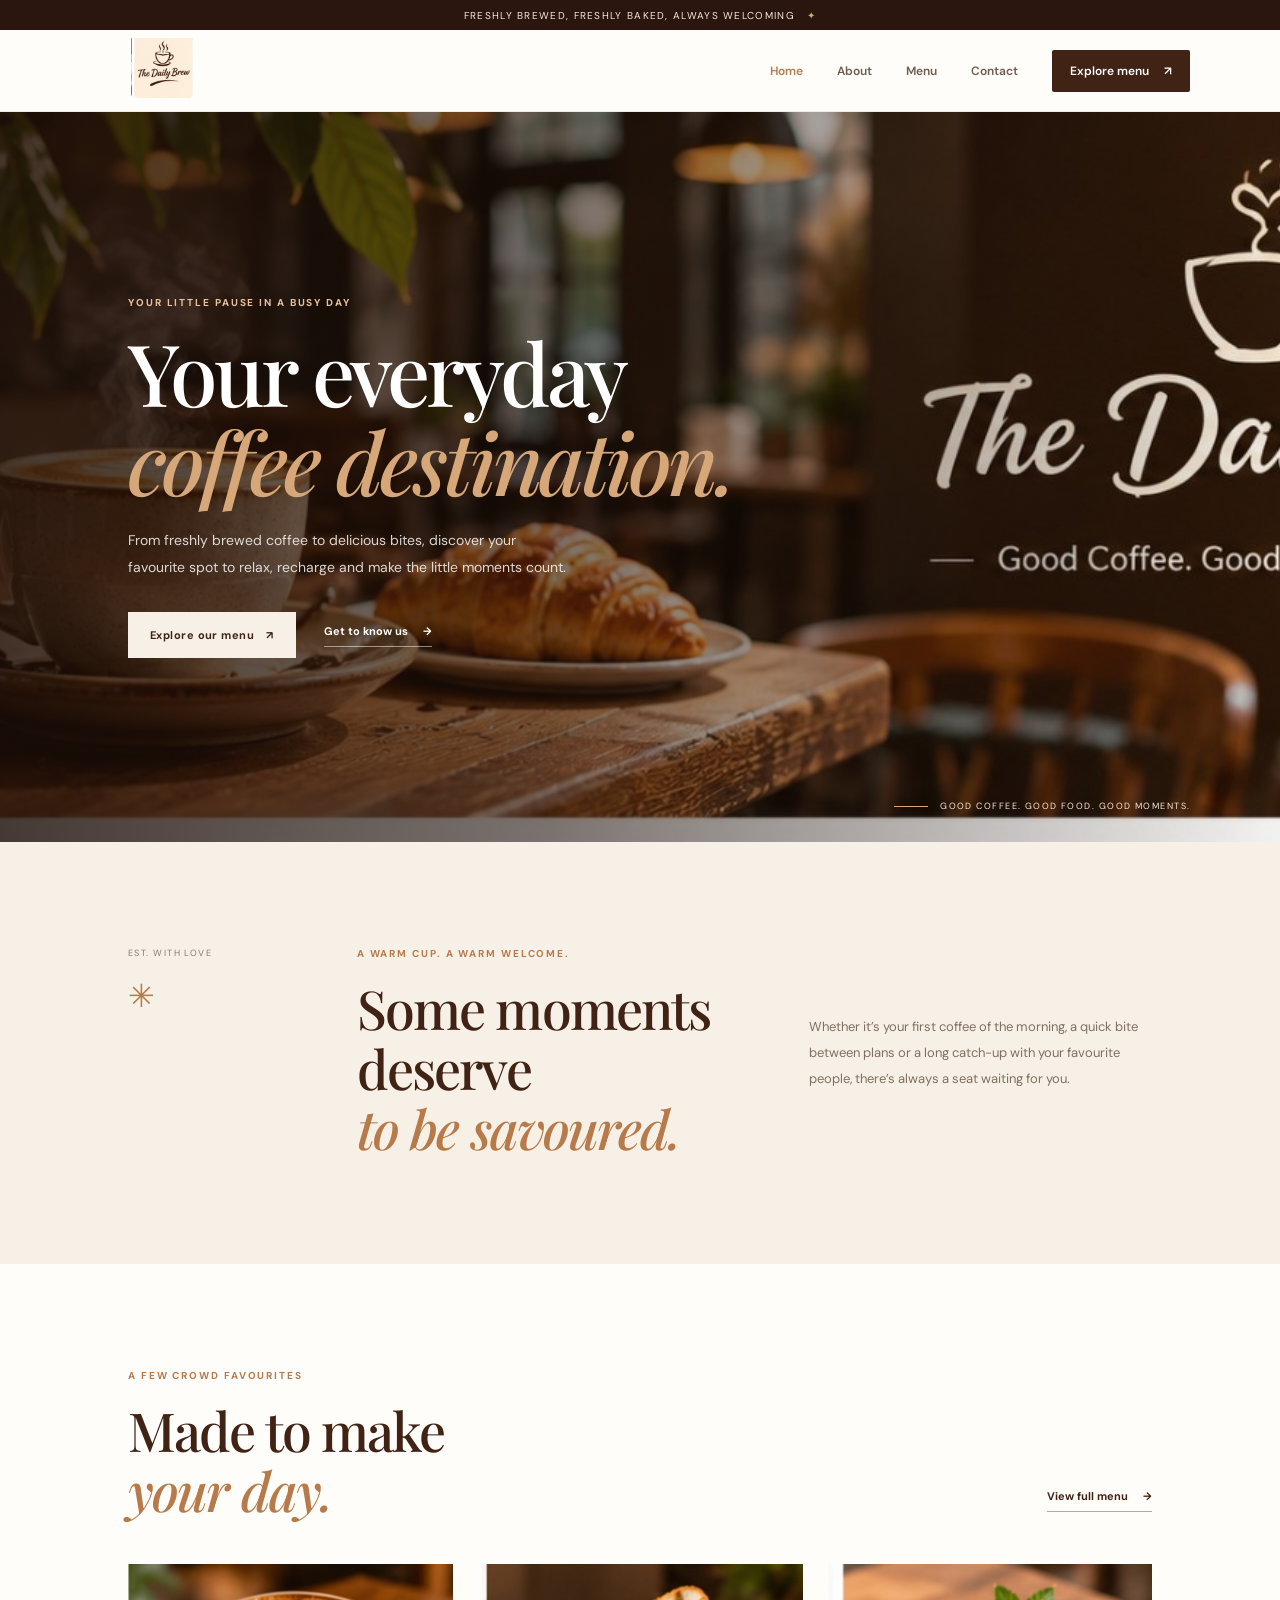
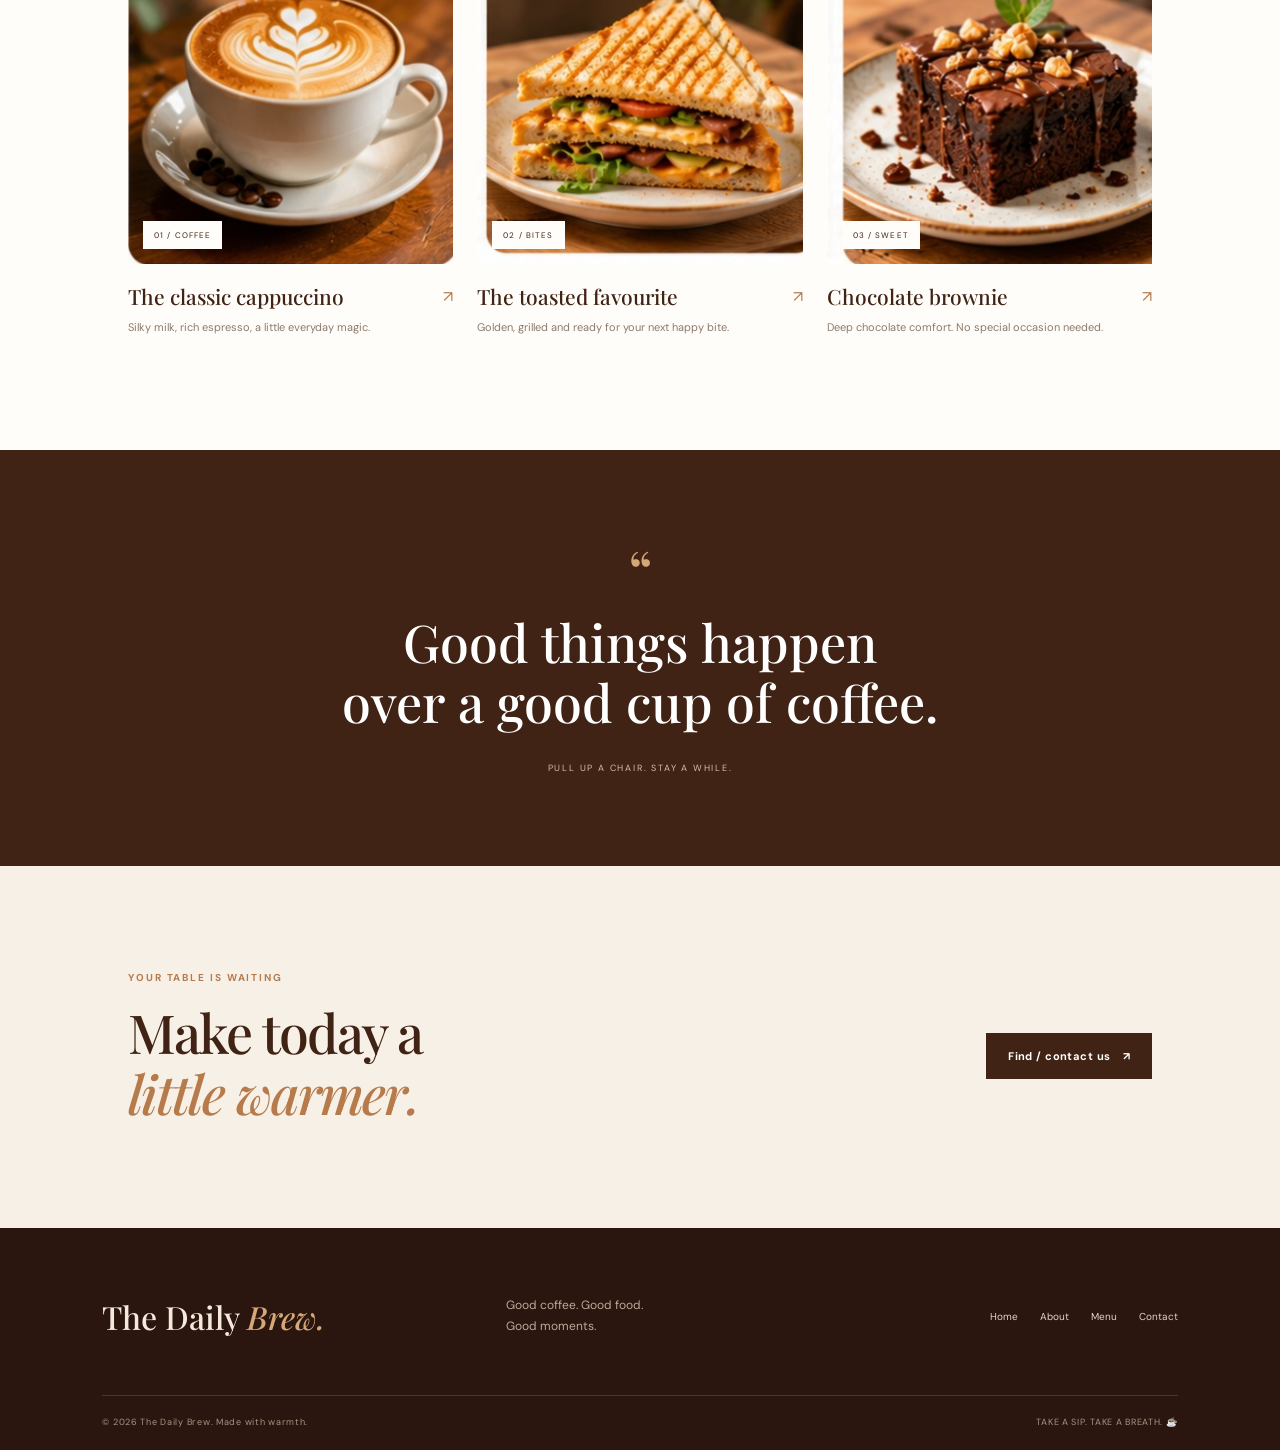
==== index.html @ 39c6dc49 "Add files via upload" ====
<!DOCTYPE html>
<html lang="en">
<head>
  <meta charset="UTF-8">
  <meta name="viewport" content="width=device-width, initial-scale=1.0">
  <meta name="description" content="The Daily Brew: good coffee, good food, good moments.">
  <title>The Daily Brew | Your Everyday Coffee Destination</title>
  <link rel="preconnect" href="https://fonts.googleapis.com">
  <link rel="preconnect" href="https://fonts.gstatic.com" crossorigin>
  <link href="https://fonts.googleapis.com/css2?family=DM+Sans:wght@400;500;600;700&family=Playfair+Display:wght@500;600;700&display=swap" rel="stylesheet">
  <link rel="stylesheet" href="style.css">
</head>
<body>
  <div class="announcement">Freshly brewed, freshly baked, always welcoming <span>✦</span></div>
  <header class="site-header">
    <a class="brand" href="index.html"><img src="assets/logo.jpg" alt="The Daily Brew logo"></a>
    <button class="menu-toggle" aria-label="Open navigation" aria-expanded="false"><span></span><span></span></button>
    <nav class="main-nav" aria-label="Main navigation">
      <a class="active" href="index.html">Home</a><a href="about.html">About</a><a href="menu.html">Menu</a><a href="contact.html">Contact</a>
      <a class="nav-cta" href="menu.html">Explore menu <span>↗</span></a>
    </nav>
  </header>

  <main>
    <section class="hero">
      <img class="hero-image" src="assets/hero-banner.jpg" alt="Coffee and croissant in a warm café">
      <div class="hero-shade"></div>
      <div class="hero-content reveal">
        <p class="eyebrow light">YOUR LITTLE PAUSE IN A BUSY DAY</p>
        <h1>Your everyday<br><em>coffee destination.</em></h1>
        <p>From freshly brewed coffee to delicious bites, discover your favourite spot to relax, recharge and make the little moments count.</p>
        <div class="hero-actions"><a class="button button-light" href="menu.html">Explore our menu <span>↗</span></a><a class="text-link light-link" href="about.html">Get to know us <span>→</span></a></div>
      </div>
      <div class="hero-note"><span class="note-line"></span> GOOD COFFEE. GOOD FOOD. GOOD MOMENTS.</div>
    </section>

    <section class="intro section-pad">
      <div class="intro-mark">EST. WITH LOVE <span>✳</span></div>
      <div class="intro-copy reveal"><p class="eyebrow">A WARM CUP. A WARM WELCOME.</p><h2>Some moments deserve<br><em>to be savoured.</em></h2></div>
      <p class="intro-text reveal">Whether it’s your first coffee of the morning, a quick bite between plans or a long catch-up with your favourite people, there’s always a seat waiting for you.</p>
    </section>

    <section class="featured section-pad">
      <div class="section-heading reveal"><div><p class="eyebrow">A FEW CROWD FAVOURITES</p><h2>Made to make<br><em>your day.</em></h2></div><a class="text-link" href="menu.html">View full menu <span>→</span></a></div>
      <div class="feature-grid">
        <a class="feature-card reveal" href="menu.html#coffee"><div class="feature-image"><img src="assets/cappuccino.jpg" alt="Fresh cappuccino with latte art"><span class="image-tag">01 / COFFEE</span></div><div class="feature-meta"><h3>The classic cappuccino</h3><span>↗</span></div><p>Silky milk, rich espresso, a little everyday magic.</p></a>
        <a class="feature-card reveal" href="menu.html#bites"><div class="feature-image"><img src="assets/sandwich.jpg" alt="Toasted café sandwich"><span class="image-tag">02 / BITES</span></div><div class="feature-meta"><h3>The toasted favourite</h3><span>↗</span></div><p>Golden, grilled and ready for your next happy bite.</p></a>
        <a class="feature-card reveal" href="menu.html#sweet"><div class="feature-image"><img src="assets/brownie.jpg" alt="Chocolate brownie with chocolate drizzle"><span class="image-tag">03 / SWEET</span></div><div class="feature-meta"><h3>Chocolate brownie</h3><span>↗</span></div><p>Deep chocolate comfort. No special occasion needed.</p></a>
      </div>
    </section>

    <section class="quote-band"><div class="quote-inner reveal"><span class="quote-symbol">“</span><p>Good things happen<br>over a good cup of coffee.</p><span class="quote-caption">PULL UP A CHAIR. STAY A WHILE.</span></div></section>

    <section class="visit-strip section-pad"><div><p class="eyebrow">YOUR TABLE IS WAITING</p><h2>Make today a<br><em>little warmer.</em></h2></div><a class="button button-dark" href="contact.html">Find / contact us <span>↗</span></a></section>
  </main>

  <footer class="site-footer"><div class="footer-main"><a class="footer-brand" href="index.html">The Daily <em>Brew.</em></a><p>Good coffee. Good food.<br>Good moments.</p><div class="footer-links"><a href="index.html">Home</a><a href="about.html">About</a><a href="menu.html">Menu</a><a href="contact.html">Contact</a></div></div><div class="footer-bottom"><span>© <span id="year"></span> The Daily Brew. Made with warmth.</span><span>TAKE A SIP. TAKE A BREATH. ☕</span></div></footer>
  <script src="script.js"></script>
</body>
</html>
---- style.css ----
/* THE DAILY BREW | shared styles */
:root{--coffee:#402315;--espresso:#2a160f;--brown:#6f422b;--caramel:#b77b4b;--cream:#f7f0e6;--paper:#fffdf9;--muted:#8c7a6d;--line:#e9dfd3;--serif:"Playfair Display",Georgia,serif;--sans:"DM Sans",Arial,sans-serif}
*{box-sizing:border-box}html{scroll-behavior:smooth}body{margin:0;background:var(--paper);color:var(--coffee);font-family:var(--sans);-webkit-font-smoothing:antialiased}a{color:inherit;text-decoration:none}img{display:block;max-width:100%}.announcement{height:30px;background:var(--espresso);color:#f5e9d9;display:flex;justify-content:center;align-items:center;gap:12px;font-size:10px;letter-spacing:.13em;text-transform:uppercase}.announcement span{color:#d9a878}
.site-header{height:82px;padding:0 7%;display:flex;align-items:center;justify-content:space-between;background:var(--paper);position:sticky;top:0;z-index:20;border-bottom:1px solid rgba(64,35,21,.08)}.brand img{width:145px;height:66px;object-fit:contain}.main-nav{display:flex;align-items:center;gap:34px}.main-nav>a{font-size:12px;font-weight:600;color:#705b4d;transition:color .2s}.main-nav>a:hover,.main-nav>a.active{color:var(--caramel)}.main-nav .nav-cta{background:var(--coffee);color:white;padding:13px 18px;border-radius:2px}.nav-cta span,.button span{padding-left:12px}.menu-toggle{display:none}
.hero{min-height:610px;height:min(730px,76vw);position:relative;display:flex;align-items:center;overflow:hidden;background:var(--espresso)}.hero-image{position:absolute;inset:0;width:100%;height:100%;object-fit:cover;object-position:center}.hero-shade{position:absolute;inset:0;background:linear-gradient(90deg,rgba(28,14,8,.82) 0%,rgba(28,14,8,.58) 43%,rgba(28,14,8,.05) 100%)}.hero-content{position:relative;color:white;width:min(620px,85%);margin-left:10%;padding:70px 0}.eyebrow{font-size:10px;letter-spacing:.19em;font-weight:700;color:var(--caramel);margin:0 0 18px}.eyebrow.light{color:#e9c39f}.hero h1,.page-hero h1{font:500 clamp(48px,6.7vw,88px)/1.04 var(--serif);letter-spacing:-.045em;margin:0 0 22px}.hero h1 em,.page-hero h1 em,.intro h2 em,.section-heading h2 em,.story-copy h2 em,.values-section h2 em,.visit-strip h2 em,.menu-intro h2 em,.menu-cta h2 em,.contact-copy h2 em{font-weight:500;color:#d6a779}.hero-content>p:not(.eyebrow),.page-hero-content>p:not(.eyebrow){max-width:440px;color:rgba(255,255,255,.82);font-size:14px;line-height:1.9}.hero-actions{display:flex;align-items:center;gap:28px;margin-top:32px}.button{display:inline-flex;align-items:center;justify-content:center;padding:16px 22px;font:700 11px var(--sans);letter-spacing:.04em;border:0;cursor:pointer;transition:transform .25s,background .25s}.button:hover{transform:translateY(-3px)}.button-light{background:var(--cream);color:var(--coffee)}.button-dark{background:var(--coffee);color:white}.text-link{font-size:11px;font-weight:700;border-bottom:1px solid #c6a68a;padding-bottom:8px}.text-link span{padding-left:12px}.light-link{color:white;border-color:rgba(255,255,255,.5)}.hero-note{position:absolute;bottom:30px;right:7%;display:flex;align-items:center;gap:12px;color:#f5e9d9;font-size:9px;letter-spacing:.16em}.note-line{width:34px;height:1px;background:#d6a779}
.section-pad{padding:105px 10%}.intro{display:grid;grid-template-columns:.55fr 1.2fr 1fr;gap:40px;align-items:center;background:var(--cream)}.intro-mark{font-size:9px;letter-spacing:.16em;color:var(--muted);align-self:start}.intro-mark span{display:block;font-size:32px;color:var(--caramel);margin-top:16px}.intro h2,.section-heading h2,.story-copy h2,.values-section h2,.visit-strip h2,.menu-intro h2,.contact-copy h2{font:500 clamp(36px,4.2vw,54px)/1.12 var(--serif);letter-spacing:-.035em;margin:0}.intro h2 em,.section-heading h2 em,.story-copy h2 em,.values-section h2 em,.visit-strip h2 em,.menu-intro h2 em,.contact-copy h2 em{color:var(--caramel)}.intro-text{font-size:13px;line-height:2;color:#806f62;max-width:340px}
.featured{background:var(--paper)}.section-heading{display:flex;justify-content:space-between;align-items:end;margin-bottom:44px}.section-heading .text-link{margin-bottom:8px}.feature-grid{display:grid;grid-template-columns:repeat(3,1fr);gap:24px}.feature-card{display:block}.feature-image{height:300px;position:relative;overflow:hidden;background:var(--cream)}.feature-image img{width:100%;height:100%;object-fit:cover;transition:transform .7s cubic-bezier(.2,.7,.2,1)}.feature-card:hover .feature-image img{transform:scale(1.06)}.image-tag{position:absolute;left:15px;bottom:15px;background:var(--paper);padding:9px 11px;font-size:8px;letter-spacing:.14em}.feature-meta{display:flex;justify-content:space-between;align-items:center;margin-top:18px}.feature-meta h3{font:500 21px var(--serif);margin:0}.feature-meta span{color:var(--caramel)}.feature-card>p{font-size:11px;color:var(--muted);line-height:1.7;margin:8px 0}
.quote-band{background:var(--coffee);color:white;text-align:center;padding:90px 20px}.quote-inner{max-width:600px;margin:auto}.quote-symbol{font:60px var(--serif);color:#d6a779;line-height:1}.quote-inner p{font:500 clamp(32px,4.5vw,52px)/1.15 var(--serif);margin:12px 0 24px}.quote-caption{font-size:9px;letter-spacing:.2em;color:#d6bda7}.visit-strip{display:flex;justify-content:space-between;align-items:center;background:var(--cream)}.visit-strip .button{margin-top:18px}
.site-footer{background:var(--espresso);color:#f5e9dc;padding:55px 8% 22px}.footer-main{display:grid;grid-template-columns:1.2fr 1fr 1fr;align-items:center;padding-bottom:45px}.footer-brand{font:500 32px var(--serif)}.footer-brand em{color:#d6a779}.footer-main>p{font-size:12px;line-height:1.8;color:#bda998}.footer-links{display:flex;justify-content:flex-end;gap:22px}.footer-links a{font-size:10px;color:#e3d4c7}.footer-bottom{border-top:1px solid rgba(255,255,255,.15);padding-top:20px;display:flex;justify-content:space-between;color:#a99382;font-size:9px;letter-spacing:.08em}
.page-hero{min-height:440px;display:flex;align-items:center;position:relative;background-size:cover;background-position:center}.page-hero:before{content:"";position:absolute;inset:0;background:linear-gradient(90deg,rgba(35,17,9,.82),rgba(35,17,9,.25))}.about-hero{background-image:url("assets/hero-banner.jpg")}.menu-hero{background-image:url("assets/iced-coffee.jpg");background-position:center 48%}.contact-hero{background-image:url("assets/hero-banner.jpg");background-position:center 62%}.page-hero-content{position:relative;margin-left:10%;padding:65px 0;color:white}.page-hero h1{font-size:clamp(48px,6vw,74px)}.page-hero-content>p:not(.eyebrow){max-width:440px}
.story-layout{display:grid;grid-template-columns:1fr 1fr;gap:9%;align-items:center}.story-image{height:470px;position:relative}.story-image img{width:100%;height:100%;object-fit:cover}.photo-stamp{position:absolute;right:-22px;bottom:28px;background:var(--cream);padding:19px 22px;font-size:10px;line-height:1.7;letter-spacing:.12em;text-align:center}.story-copy>p:not(.eyebrow){font-size:13px;line-height:2;color:#806f62;margin:24px 0}.story-copy .text-link{display:inline-block;margin-top:10px}.values-section{background:var(--cream)}.heading-note{max-width:290px;color:#806f62;font-size:12px;line-height:1.9}.values-grid{display:grid;grid-template-columns:repeat(3,1fr);gap:20px;margin-top:55px}.value-card{border-top:1px solid #cdbba9;padding:22px 12px 10px 0}.value-card>span{font-size:10px;color:var(--caramel);letter-spacing:.1em}.value-card h3{font:500 23px var(--serif);margin:22px 0 10px}.value-card p{font-size:12px;color:#806f62;line-height:1.9;max-width:270px}
.menu-section{background:var(--paper)}.menu-intro{display:flex;justify-content:space-between;align-items:end}.menu-filters{display:flex;gap:9px;flex-wrap:wrap;margin:45px 0 28px}.filter-btn{border:1px solid var(--line);background:transparent;color:#806f62;padding:11px 16px;font:600 10px var(--sans);cursor:pointer;transition:.2s}.filter-btn:hover,.filter-btn.active{background:var(--coffee);border-color:var(--coffee);color:white}.menu-grid{display:grid;grid-template-columns:repeat(2,1fr);gap:28px}.menu-card{display:grid;grid-template-columns:42% 1fr;background:var(--cream);min-height:190px;transition:transform .25s,opacity .25s}.menu-card:hover{transform:translateY(-4px)}.menu-card img{width:100%;height:100%;min-height:190px;object-fit:cover}.menu-card-body{padding:24px 20px;align-self:center}.menu-card-title{display:flex;justify-content:space-between;gap:12px;align-items:start}.menu-card-title h3{font:500 19px var(--serif);margin:0}.menu-card-title span{font-size:12px;font-weight:700;color:var(--caramel);white-space:nowrap}.menu-card-body p{font-size:11px;line-height:1.8;color:#806f62}.menu-card-body small{font-size:8px;letter-spacing:.14em;color:var(--caramel)}.menu-card.hidden{display:none}.menu-disclaimer{font-size:10px;color:#988779;margin-top:28px}.menu-cta{background:var(--coffee);color:white;text-align:center;padding:85px 20px}.menu-cta h2{font:500 clamp(38px,5vw,58px)/1.12 var(--serif);margin:0 0 28px}.menu-cta h2 em{color:#d6a779}
.contact-layout{display:grid;grid-template-columns:1fr 1fr;gap:10%;align-items:start}.contact-copy>p:not(.eyebrow){font-size:13px;line-height:1.9;color:#806f62;max-width:390px;margin:24px 0 32px}.contact-detail{display:flex;gap:16px;align-items:flex-start;margin:24px 0}.detail-icon{width:38px;height:38px;display:grid;place-items:center;background:var(--cream);color:var(--caramel);font-size:18px}.contact-detail small{font-size:8px;letter-spacing:.15em;color:var(--caramel);font-weight:700}.contact-detail p,.contact-detail a{display:block;font-size:12px;line-height:1.8;color:var(--coffee);margin:5px 0}.contact-form{background:var(--cream);padding:36px}.contact-form h3{font:500 27px var(--serif);margin:0 0 24px}.contact-form label{display:block;font-size:10px;font-weight:700;margin:18px 0 8px}.contact-form input,.contact-form textarea{width:100%;border:1px solid #e2d4c5;background:var(--paper);padding:13px;font:12px var(--sans);color:var(--coffee);outline:none;resize:vertical}.contact-form input:focus,.contact-form textarea:focus{border-color:var(--caramel)}.contact-form button{margin-top:20px}.form-note{font-size:9px;line-height:1.7;color:#8c7a6d}
.reveal{opacity:0;transform:translateY(22px);transition:opacity .7s ease,transform .7s ease}.reveal.visible{opacity:1;transform:translateY(0)}
@media(max-width:800px){.site-header{height:70px;padding:0 6%}.brand img{width:125px;height:58px}.menu-toggle{display:flex;flex-direction:column;gap:5px;border:0;background:none;padding:10px;z-index:22}.menu-toggle span{width:23px;height:2px;background:var(--coffee);transition:.2s}.main-nav{display:none;position:absolute;top:70px;left:0;right:0;background:var(--paper);padding:22px 7% 28px;box-shadow:0 15px 25px rgba(40,20,10,.08);flex-direction:column;align-items:stretch;gap:20px}.main-nav.open{display:flex}.main-nav .nav-cta{text-align:center}.hero{height:690px;min-height:580px}.hero-image{object-position:57% center}.hero-shade{background:linear-gradient(90deg,rgba(28,14,8,.83),rgba(28,14,8,.38))}.hero-content{margin-left:7%;width:86%}.hero-note{right:7%;font-size:8px}.section-pad{padding:75px 7%}.intro{grid-template-columns:1fr;gap:20px}.intro-mark span{display:inline;margin-left:10px}.intro-text{margin:0}.feature-grid{grid-template-columns:1fr 1fr}.feature-card:last-child{display:none}.feature-image{height:250px}.footer-main{grid-template-columns:1fr 1fr;gap:20px}.footer-links{grid-column:1/-1;justify-content:flex-start}.story-layout,.contact-layout{gap:45px}.story-image{height:380px}.menu-grid{grid-template-columns:1fr}.menu-card{min-height:175px}.menu-card img{min-height:175px}.values-grid{gap:14px}}
@media(max-width:560px){.announcement{font-size:8px;letter-spacing:.08em}.hero{height:650px}.hero h1{font-size:51px}.hero-actions{align-items:flex-start;flex-direction:column;gap:22px}.hero-note{font-size:7px}.section-pad{padding:65px 6%}.section-heading,.menu-intro{align-items:flex-start;flex-direction:column;gap:22px}.feature-grid{grid-template-columns:1fr}.feature-card:last-child{display:block}.feature-image{height:310px}.visit-strip{align-items:flex-start;flex-direction:column;gap:20px}.footer-main{grid-template-columns:1fr}.footer-links{flex-wrap:wrap;gap:18px}.footer-bottom{gap:12px;flex-direction:column}.page-hero{min-height:390px}.page-hero-content{margin-left:7%;width:86%}.page-hero h1{font-size:49px}.story-layout,.contact-layout{grid-template-columns:1fr}.story-image{height:360px;margin-right:15px}.story-copy{padding-top:5px}.values-grid{grid-template-columns:1fr;gap:12px}.value-card{padding-bottom:20px}.menu-card{grid-template-columns:38% 1fr}.menu-card-body{padding:17px 13px}.menu-card-title h3{font-size:17px}.menu-card-title span{font-size:11px}.contact-form{padding:25px 20px}}
@media(prefers-reduced-motion:reduce){html{scroll-behavior:auto}.reveal{opacity:1;transform:none;transition:none}*{transition-duration:.01ms!important}}
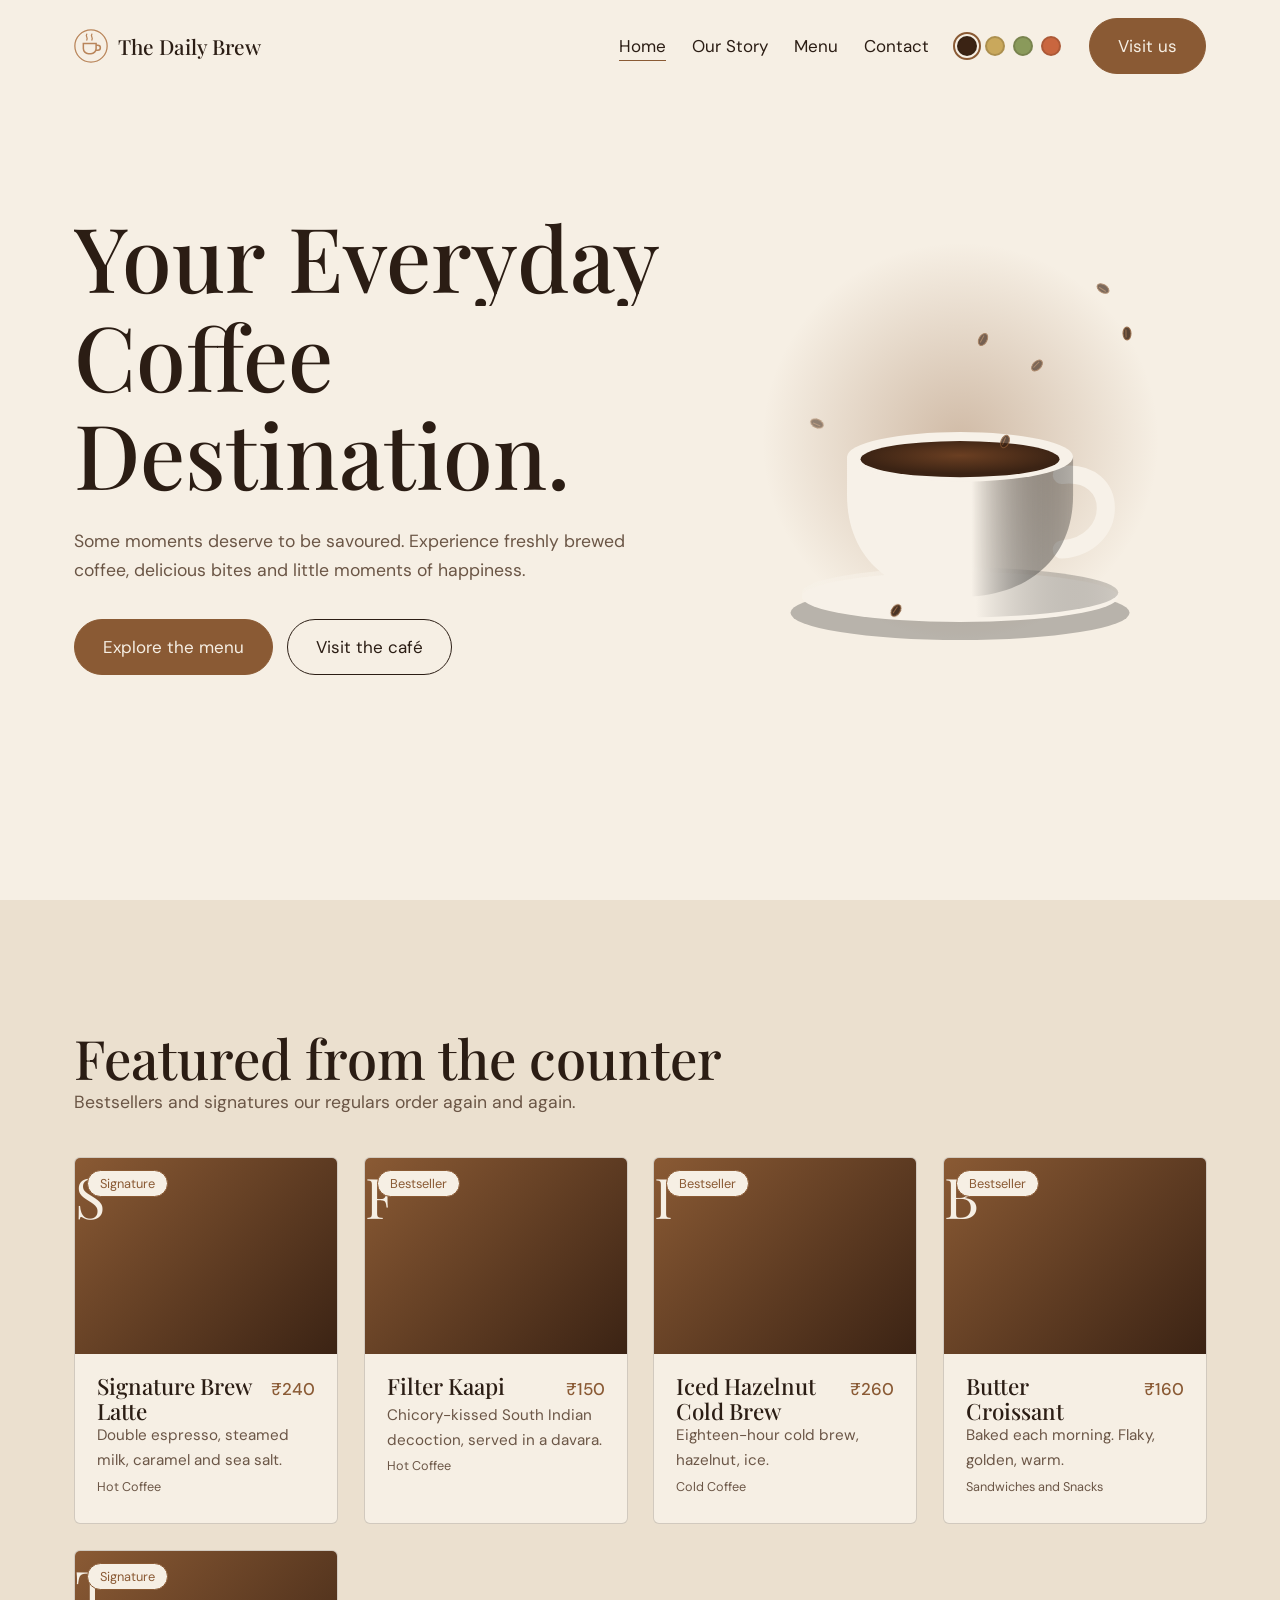
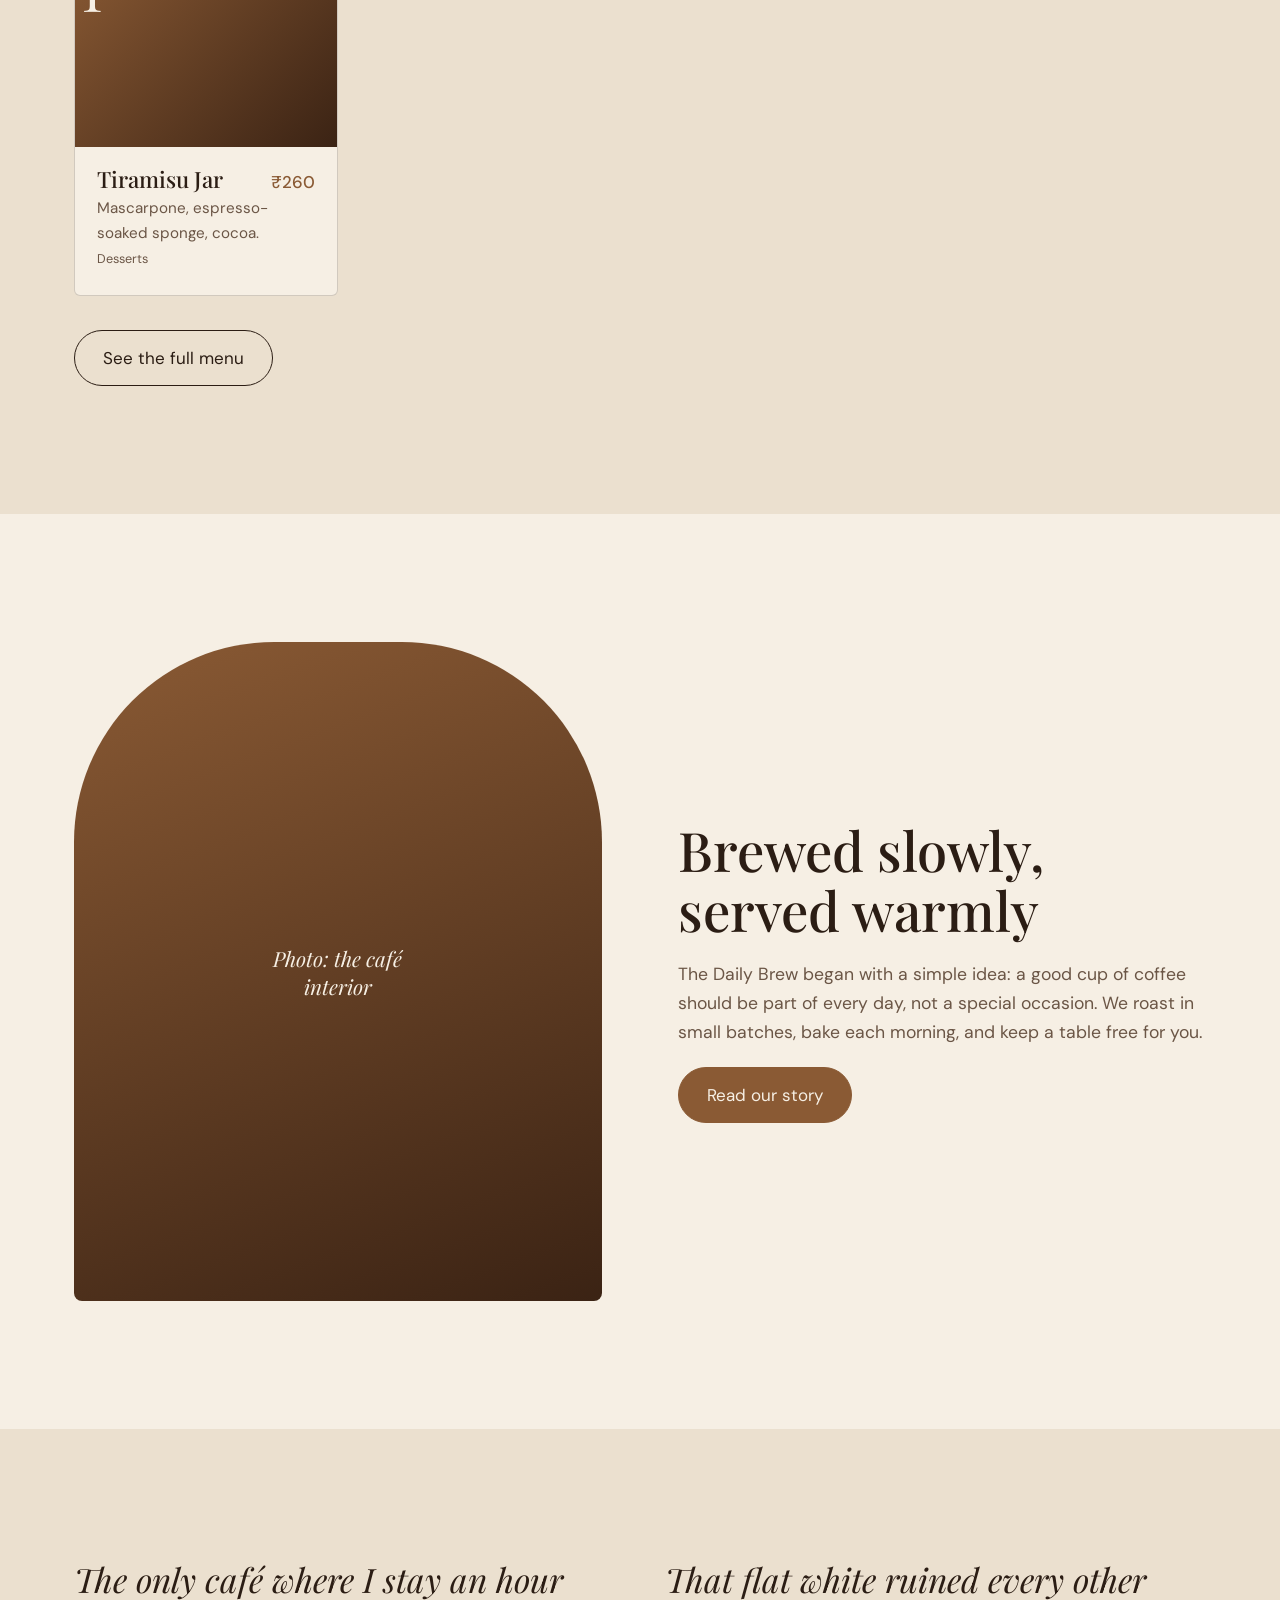
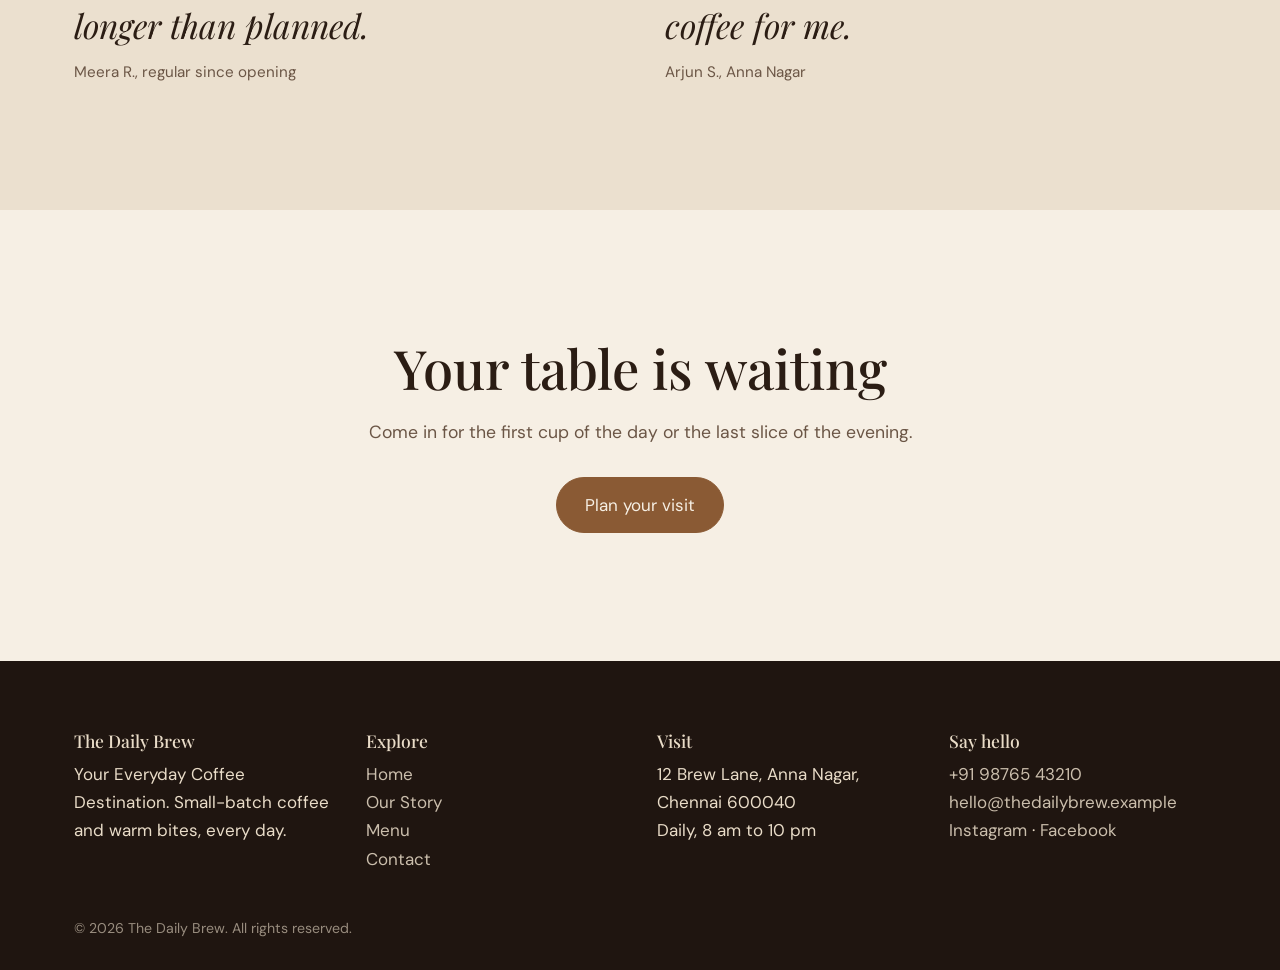
==== commit a7505ea8: "Add files via upload" ====
--- a/index.html
+++ b/index.html
@@ -1,60 +1,14 @@
-<!DOCTYPE html>
-<html lang="en">
-<head>
-  <meta charset="UTF-8">
-  <meta name="viewport" content="width=device-width, initial-scale=1.0">
-  <meta name="description" content="The Daily Brew: good coffee, good food, good moments.">
-  <title>The Daily Brew | Your Everyday Coffee Destination</title>
-  <link rel="preconnect" href="https://fonts.googleapis.com">
-  <link rel="preconnect" href="https://fonts.gstatic.com" crossorigin>
-  <link href="https://fonts.googleapis.com/css2?family=DM+Sans:wght@400;500;600;700&family=Playfair+Display:wght@500;600;700&display=swap" rel="stylesheet">
-  <link rel="stylesheet" href="style.css">
-</head>
-<body>
-  <div class="announcement">Freshly brewed, freshly baked, always welcoming <span>✦</span></div>
-  <header class="site-header">
-    <a class="brand" href="index.html"><img src="assets/logo.jpg" alt="The Daily Brew logo"></a>
-    <button class="menu-toggle" aria-label="Open navigation" aria-expanded="false"><span></span><span></span></button>
-    <nav class="main-nav" aria-label="Main navigation">
-      <a class="active" href="index.html">Home</a><a href="about.html">About</a><a href="menu.html">Menu</a><a href="contact.html">Contact</a>
-      <a class="nav-cta" href="menu.html">Explore menu <span>↗</span></a>
-    </nav>
-  </header>
-
-  <main>
-    <section class="hero">
-      <img class="hero-image" src="assets/hero-banner.jpg" alt="Coffee and croissant in a warm café">
-      <div class="hero-shade"></div>
-      <div class="hero-content reveal">
-        <p class="eyebrow light">YOUR LITTLE PAUSE IN A BUSY DAY</p>
-        <h1>Your everyday<br><em>coffee destination.</em></h1>
-        <p>From freshly brewed coffee to delicious bites, discover your favourite spot to relax, recharge and make the little moments count.</p>
-        <div class="hero-actions"><a class="button button-light" href="menu.html">Explore our menu <span>↗</span></a><a class="text-link light-link" href="about.html">Get to know us <span>→</span></a></div>
-      </div>
-      <div class="hero-note"><span class="note-line"></span> GOOD COFFEE. GOOD FOOD. GOOD MOMENTS.</div>
-    </section>
-
-    <section class="intro section-pad">
-      <div class="intro-mark">EST. WITH LOVE <span>✳</span></div>
-      <div class="intro-copy reveal"><p class="eyebrow">A WARM CUP. A WARM WELCOME.</p><h2>Some moments deserve<br><em>to be savoured.</em></h2></div>
-      <p class="intro-text reveal">Whether it’s your first coffee of the morning, a quick bite between plans or a long catch-up with your favourite people, there’s always a seat waiting for you.</p>
-    </section>
-
-    <section class="featured section-pad">
-      <div class="section-heading reveal"><div><p class="eyebrow">A FEW CROWD FAVOURITES</p><h2>Made to make<br><em>your day.</em></h2></div><a class="text-link" href="menu.html">View full menu <span>→</span></a></div>
-      <div class="feature-grid">
-        <a class="feature-card reveal" href="menu.html#coffee"><div class="feature-image"><img src="assets/cappuccino.jpg" alt="Fresh cappuccino with latte art"><span class="image-tag">01 / COFFEE</span></div><div class="feature-meta"><h3>The classic cappuccino</h3><span>↗</span></div><p>Silky milk, rich espresso, a little everyday magic.</p></a>
-        <a class="feature-card reveal" href="menu.html#bites"><div class="feature-image"><img src="assets/sandwich.jpg" alt="Toasted café sandwich"><span class="image-tag">02 / BITES</span></div><div class="feature-meta"><h3>The toasted favourite</h3><span>↗</span></div><p>Golden, grilled and ready for your next happy bite.</p></a>
-        <a class="feature-card reveal" href="menu.html#sweet"><div class="feature-image"><img src="assets/brownie.jpg" alt="Chocolate brownie with chocolate drizzle"><span class="image-tag">03 / SWEET</span></div><div class="feature-meta"><h3>Chocolate brownie</h3><span>↗</span></div><p>Deep chocolate comfort. No special occasion needed.</p></a>
-      </div>
-    </section>
-
-    <section class="quote-band"><div class="quote-inner reveal"><span class="quote-symbol">“</span><p>Good things happen<br>over a good cup of coffee.</p><span class="quote-caption">PULL UP A CHAIR. STAY A WHILE.</span></div></section>
-
-    <section class="visit-strip section-pad"><div><p class="eyebrow">YOUR TABLE IS WAITING</p><h2>Make today a<br><em>little warmer.</em></h2></div><a class="button button-dark" href="contact.html">Find / contact us <span>↗</span></a></section>
-  </main>
-
-  <footer class="site-footer"><div class="footer-main"><a class="footer-brand" href="index.html">The Daily <em>Brew.</em></a><p>Good coffee. Good food.<br>Good moments.</p><div class="footer-links"><a href="index.html">Home</a><a href="about.html">About</a><a href="menu.html">Menu</a><a href="contact.html">Contact</a></div></div><div class="footer-bottom"><span>© <span id="year"></span> The Daily Brew. Made with warmth.</span><span>TAKE A SIP. TAKE A BREATH. ☕</span></div></footer>
-  <script src="script.js"></script>
-</body>
-</html>+<!doctype html><html lang="en" data-theme="espresso"><head><meta charset="utf-8"><meta name="viewport" content="width=device-width,initial-scale=1"><title>Your Everyday Coffee Destination | The Daily Brew</title><meta name="description" content="Freshly brewed coffee, delicious bites and little moments of happiness."><link rel="icon" href="assets/logo.svg"><link rel="preconnect" href="https://fonts.googleapis.com"><link rel="preconnect" href="https://fonts.gstatic.com" crossorigin><link href="https://fonts.googleapis.com/css2?family=DM+Sans:wght@400;500&family=Playfair+Display:ital,wght@0,500;1,400&display=swap" rel="stylesheet"><link rel="stylesheet" href="style.css"><script>try{document.documentElement.dataset.theme=localStorage.getItem('tdb-theme')||'espresso'}catch(e){}</script></head><body><div id="site-nav"></div><main id="main">
+<section class="hero"><div class="wrap"><div><h1 data-split>Your Everyday Coffee Destination.</h1><p class="lead">Some moments deserve to be savoured. Experience freshly brewed coffee, delicious bites and little moments of happiness.</p><div class="cta"><a class="btn" href="menu.html">Explore the menu</a><a class="btn ghost" href="contact.html#visit">Visit the café</a></div></div>
+<div class="stage"><div class="glow"></div>
+<svg id="cup" viewBox="0 0 400 400" role="img" aria-label="A steaming cup of hot coffee"><defs><radialGradient id="cf" cx=".5" cy=".4"><stop offset="0" stop-color="#6b3f22"/><stop offset="1" stop-color="var(--cof)"/></radialGradient><linearGradient id="cb" x1="0" x2="1"><stop offset="0" stop-color="var(--cup)"/><stop offset=".55" stop-color="var(--cup)"/><stop offset="1" stop-color="#000" stop-opacity=".28"/></linearGradient></defs>
+<ellipse cx="200" cy="352" rx="150" ry="24" fill="#000" opacity=".25"/><ellipse cx="200" cy="338" rx="140" ry="22" fill="var(--cup)"/><ellipse cx="200" cy="334" rx="140" ry="22" fill="url(#cb)" opacity=".6"/>
+<path d="M290 230c52-6 52 62 0 66" fill="none" stroke="var(--cup)" stroke-width="16" stroke-linecap="round"/>
+<path d="M100 214h200v34c0 56-40 90-100 90s-100-34-100-90z" fill="url(#cb)"/><ellipse cx="200" cy="214" rx="100" ry="22" fill="var(--cup)"/><ellipse cx="200" cy="216" rx="88" ry="16" fill="url(#cf)"/>
+<ellipse class="rip" cx="200" cy="216" rx="70" ry="11"/><ellipse class="rip" cx="200" cy="216" rx="70" ry="11"/>
+<g class="steam"><path d="M170 200c-24-28 22-48-4-80"/><path d="M205 200c22-30-20-52 6-88"/><path d="M236 200c-18-24 16-40-2-66"/><path d="M150 205c-12-20 10-32 0-52"/></g></svg></div></div></section>
+<section class="alt"><div class="wrap"><h2 class="rv">Featured from the counter</h2><p class="lead rv">Bestsellers and signatures our regulars order again and again.</p><div class="grid rv" id="featured" style="margin-top:40px"></div><p style="margin-top:34px"><a class="btn ghost" href="menu.html">See the full menu</a></p></div></section>
+<section><div class="wrap split"><div class="ph rv">Photo: the café<br>interior</div><div class="rv"><h2>Brewed slowly, served warmly</h2><p class="lead" style="margin-top:20px">The Daily Brew began with a simple idea: a good cup of coffee should be part of every day, not a special occasion. We roast in small batches, bake each morning, and keep a table free for you.</p><p style="margin-top:20px"><a class="btn" href="about.html">Read our story</a></p></div></div></section>
+<section class="alt"><div class="wrap q"><blockquote class="rv">The only café where I stay an hour longer than planned.<cite>Meera R., regular since opening</cite></blockquote><blockquote class="rv">That flat white ruined every other coffee for me.<cite>Arjun S., Anna Nagar</cite></blockquote></div></section>
+<section><div class="wrap" style="text-align:center"><h2 class="rv">Your table is waiting</h2><p class="lead rv" style="margin:20px auto 30px">Come in for the first cup of the day or the last slice of the evening.</p><a class="btn" href="contact.html#visit">Plan your visit</a></div></section>
+</main><div id="site-footer"></div><script src="script.js"></script></body></html>
--- a/style.css
+++ b/style.css
@@ -1,17 +1,93 @@
-/* THE DAILY BREW | shared styles */
-:root{--coffee:#402315;--espresso:#2a160f;--brown:#6f422b;--caramel:#b77b4b;--cream:#f7f0e6;--paper:#fffdf9;--muted:#8c7a6d;--line:#e9dfd3;--serif:"Playfair Display",Georgia,serif;--sans:"DM Sans",Arial,sans-serif}
-*{box-sizing:border-box}html{scroll-behavior:smooth}body{margin:0;background:var(--paper);color:var(--coffee);font-family:var(--sans);-webkit-font-smoothing:antialiased}a{color:inherit;text-decoration:none}img{display:block;max-width:100%}.announcement{height:30px;background:var(--espresso);color:#f5e9d9;display:flex;justify-content:center;align-items:center;gap:12px;font-size:10px;letter-spacing:.13em;text-transform:uppercase}.announcement span{color:#d9a878}
-.site-header{height:82px;padding:0 7%;display:flex;align-items:center;justify-content:space-between;background:var(--paper);position:sticky;top:0;z-index:20;border-bottom:1px solid rgba(64,35,21,.08)}.brand img{width:145px;height:66px;object-fit:contain}.main-nav{display:flex;align-items:center;gap:34px}.main-nav>a{font-size:12px;font-weight:600;color:#705b4d;transition:color .2s}.main-nav>a:hover,.main-nav>a.active{color:var(--caramel)}.main-nav .nav-cta{background:var(--coffee);color:white;padding:13px 18px;border-radius:2px}.nav-cta span,.button span{padding-left:12px}.menu-toggle{display:none}
-.hero{min-height:610px;height:min(730px,76vw);position:relative;display:flex;align-items:center;overflow:hidden;background:var(--espresso)}.hero-image{position:absolute;inset:0;width:100%;height:100%;object-fit:cover;object-position:center}.hero-shade{position:absolute;inset:0;background:linear-gradient(90deg,rgba(28,14,8,.82) 0%,rgba(28,14,8,.58) 43%,rgba(28,14,8,.05) 100%)}.hero-content{position:relative;color:white;width:min(620px,85%);margin-left:10%;padding:70px 0}.eyebrow{font-size:10px;letter-spacing:.19em;font-weight:700;color:var(--caramel);margin:0 0 18px}.eyebrow.light{color:#e9c39f}.hero h1,.page-hero h1{font:500 clamp(48px,6.7vw,88px)/1.04 var(--serif);letter-spacing:-.045em;margin:0 0 22px}.hero h1 em,.page-hero h1 em,.intro h2 em,.section-heading h2 em,.story-copy h2 em,.values-section h2 em,.visit-strip h2 em,.menu-intro h2 em,.menu-cta h2 em,.contact-copy h2 em{font-weight:500;color:#d6a779}.hero-content>p:not(.eyebrow),.page-hero-content>p:not(.eyebrow){max-width:440px;color:rgba(255,255,255,.82);font-size:14px;line-height:1.9}.hero-actions{display:flex;align-items:center;gap:28px;margin-top:32px}.button{display:inline-flex;align-items:center;justify-content:center;padding:16px 22px;font:700 11px var(--sans);letter-spacing:.04em;border:0;cursor:pointer;transition:transform .25s,background .25s}.button:hover{transform:translateY(-3px)}.button-light{background:var(--cream);color:var(--coffee)}.button-dark{background:var(--coffee);color:white}.text-link{font-size:11px;font-weight:700;border-bottom:1px solid #c6a68a;padding-bottom:8px}.text-link span{padding-left:12px}.light-link{color:white;border-color:rgba(255,255,255,.5)}.hero-note{position:absolute;bottom:30px;right:7%;display:flex;align-items:center;gap:12px;color:#f5e9d9;font-size:9px;letter-spacing:.16em}.note-line{width:34px;height:1px;background:#d6a779}
-.section-pad{padding:105px 10%}.intro{display:grid;grid-template-columns:.55fr 1.2fr 1fr;gap:40px;align-items:center;background:var(--cream)}.intro-mark{font-size:9px;letter-spacing:.16em;color:var(--muted);align-self:start}.intro-mark span{display:block;font-size:32px;color:var(--caramel);margin-top:16px}.intro h2,.section-heading h2,.story-copy h2,.values-section h2,.visit-strip h2,.menu-intro h2,.contact-copy h2{font:500 clamp(36px,4.2vw,54px)/1.12 var(--serif);letter-spacing:-.035em;margin:0}.intro h2 em,.section-heading h2 em,.story-copy h2 em,.values-section h2 em,.visit-strip h2 em,.menu-intro h2 em,.contact-copy h2 em{color:var(--caramel)}.intro-text{font-size:13px;line-height:2;color:#806f62;max-width:340px}
-.featured{background:var(--paper)}.section-heading{display:flex;justify-content:space-between;align-items:end;margin-bottom:44px}.section-heading .text-link{margin-bottom:8px}.feature-grid{display:grid;grid-template-columns:repeat(3,1fr);gap:24px}.feature-card{display:block}.feature-image{height:300px;position:relative;overflow:hidden;background:var(--cream)}.feature-image img{width:100%;height:100%;object-fit:cover;transition:transform .7s cubic-bezier(.2,.7,.2,1)}.feature-card:hover .feature-image img{transform:scale(1.06)}.image-tag{position:absolute;left:15px;bottom:15px;background:var(--paper);padding:9px 11px;font-size:8px;letter-spacing:.14em}.feature-meta{display:flex;justify-content:space-between;align-items:center;margin-top:18px}.feature-meta h3{font:500 21px var(--serif);margin:0}.feature-meta span{color:var(--caramel)}.feature-card>p{font-size:11px;color:var(--muted);line-height:1.7;margin:8px 0}
-.quote-band{background:var(--coffee);color:white;text-align:center;padding:90px 20px}.quote-inner{max-width:600px;margin:auto}.quote-symbol{font:60px var(--serif);color:#d6a779;line-height:1}.quote-inner p{font:500 clamp(32px,4.5vw,52px)/1.15 var(--serif);margin:12px 0 24px}.quote-caption{font-size:9px;letter-spacing:.2em;color:#d6bda7}.visit-strip{display:flex;justify-content:space-between;align-items:center;background:var(--cream)}.visit-strip .button{margin-top:18px}
-.site-footer{background:var(--espresso);color:#f5e9dc;padding:55px 8% 22px}.footer-main{display:grid;grid-template-columns:1.2fr 1fr 1fr;align-items:center;padding-bottom:45px}.footer-brand{font:500 32px var(--serif)}.footer-brand em{color:#d6a779}.footer-main>p{font-size:12px;line-height:1.8;color:#bda998}.footer-links{display:flex;justify-content:flex-end;gap:22px}.footer-links a{font-size:10px;color:#e3d4c7}.footer-bottom{border-top:1px solid rgba(255,255,255,.15);padding-top:20px;display:flex;justify-content:space-between;color:#a99382;font-size:9px;letter-spacing:.08em}
-.page-hero{min-height:440px;display:flex;align-items:center;position:relative;background-size:cover;background-position:center}.page-hero:before{content:"";position:absolute;inset:0;background:linear-gradient(90deg,rgba(35,17,9,.82),rgba(35,17,9,.25))}.about-hero{background-image:url("assets/hero-banner.jpg")}.menu-hero{background-image:url("assets/iced-coffee.jpg");background-position:center 48%}.contact-hero{background-image:url("assets/hero-banner.jpg");background-position:center 62%}.page-hero-content{position:relative;margin-left:10%;padding:65px 0;color:white}.page-hero h1{font-size:clamp(48px,6vw,74px)}.page-hero-content>p:not(.eyebrow){max-width:440px}
-.story-layout{display:grid;grid-template-columns:1fr 1fr;gap:9%;align-items:center}.story-image{height:470px;position:relative}.story-image img{width:100%;height:100%;object-fit:cover}.photo-stamp{position:absolute;right:-22px;bottom:28px;background:var(--cream);padding:19px 22px;font-size:10px;line-height:1.7;letter-spacing:.12em;text-align:center}.story-copy>p:not(.eyebrow){font-size:13px;line-height:2;color:#806f62;margin:24px 0}.story-copy .text-link{display:inline-block;margin-top:10px}.values-section{background:var(--cream)}.heading-note{max-width:290px;color:#806f62;font-size:12px;line-height:1.9}.values-grid{display:grid;grid-template-columns:repeat(3,1fr);gap:20px;margin-top:55px}.value-card{border-top:1px solid #cdbba9;padding:22px 12px 10px 0}.value-card>span{font-size:10px;color:var(--caramel);letter-spacing:.1em}.value-card h3{font:500 23px var(--serif);margin:22px 0 10px}.value-card p{font-size:12px;color:#806f62;line-height:1.9;max-width:270px}
-.menu-section{background:var(--paper)}.menu-intro{display:flex;justify-content:space-between;align-items:end}.menu-filters{display:flex;gap:9px;flex-wrap:wrap;margin:45px 0 28px}.filter-btn{border:1px solid var(--line);background:transparent;color:#806f62;padding:11px 16px;font:600 10px var(--sans);cursor:pointer;transition:.2s}.filter-btn:hover,.filter-btn.active{background:var(--coffee);border-color:var(--coffee);color:white}.menu-grid{display:grid;grid-template-columns:repeat(2,1fr);gap:28px}.menu-card{display:grid;grid-template-columns:42% 1fr;background:var(--cream);min-height:190px;transition:transform .25s,opacity .25s}.menu-card:hover{transform:translateY(-4px)}.menu-card img{width:100%;height:100%;min-height:190px;object-fit:cover}.menu-card-body{padding:24px 20px;align-self:center}.menu-card-title{display:flex;justify-content:space-between;gap:12px;align-items:start}.menu-card-title h3{font:500 19px var(--serif);margin:0}.menu-card-title span{font-size:12px;font-weight:700;color:var(--caramel);white-space:nowrap}.menu-card-body p{font-size:11px;line-height:1.8;color:#806f62}.menu-card-body small{font-size:8px;letter-spacing:.14em;color:var(--caramel)}.menu-card.hidden{display:none}.menu-disclaimer{font-size:10px;color:#988779;margin-top:28px}.menu-cta{background:var(--coffee);color:white;text-align:center;padding:85px 20px}.menu-cta h2{font:500 clamp(38px,5vw,58px)/1.12 var(--serif);margin:0 0 28px}.menu-cta h2 em{color:#d6a779}
-.contact-layout{display:grid;grid-template-columns:1fr 1fr;gap:10%;align-items:start}.contact-copy>p:not(.eyebrow){font-size:13px;line-height:1.9;color:#806f62;max-width:390px;margin:24px 0 32px}.contact-detail{display:flex;gap:16px;align-items:flex-start;margin:24px 0}.detail-icon{width:38px;height:38px;display:grid;place-items:center;background:var(--cream);color:var(--caramel);font-size:18px}.contact-detail small{font-size:8px;letter-spacing:.15em;color:var(--caramel);font-weight:700}.contact-detail p,.contact-detail a{display:block;font-size:12px;line-height:1.8;color:var(--coffee);margin:5px 0}.contact-form{background:var(--cream);padding:36px}.contact-form h3{font:500 27px var(--serif);margin:0 0 24px}.contact-form label{display:block;font-size:10px;font-weight:700;margin:18px 0 8px}.contact-form input,.contact-form textarea{width:100%;border:1px solid #e2d4c5;background:var(--paper);padding:13px;font:12px var(--sans);color:var(--coffee);outline:none;resize:vertical}.contact-form input:focus,.contact-form textarea:focus{border-color:var(--caramel)}.contact-form button{margin-top:20px}.form-note{font-size:9px;line-height:1.7;color:#8c7a6d}
-.reveal{opacity:0;transform:translateY(22px);transition:opacity .7s ease,transform .7s ease}.reveal.visible{opacity:1;transform:translateY(0)}
-@media(max-width:800px){.site-header{height:70px;padding:0 6%}.brand img{width:125px;height:58px}.menu-toggle{display:flex;flex-direction:column;gap:5px;border:0;background:none;padding:10px;z-index:22}.menu-toggle span{width:23px;height:2px;background:var(--coffee);transition:.2s}.main-nav{display:none;position:absolute;top:70px;left:0;right:0;background:var(--paper);padding:22px 7% 28px;box-shadow:0 15px 25px rgba(40,20,10,.08);flex-direction:column;align-items:stretch;gap:20px}.main-nav.open{display:flex}.main-nav .nav-cta{text-align:center}.hero{height:690px;min-height:580px}.hero-image{object-position:57% center}.hero-shade{background:linear-gradient(90deg,rgba(28,14,8,.83),rgba(28,14,8,.38))}.hero-content{margin-left:7%;width:86%}.hero-note{right:7%;font-size:8px}.section-pad{padding:75px 7%}.intro{grid-template-columns:1fr;gap:20px}.intro-mark span{display:inline;margin-left:10px}.intro-text{margin:0}.feature-grid{grid-template-columns:1fr 1fr}.feature-card:last-child{display:none}.feature-image{height:250px}.footer-main{grid-template-columns:1fr 1fr;gap:20px}.footer-links{grid-column:1/-1;justify-content:flex-start}.story-layout,.contact-layout{gap:45px}.story-image{height:380px}.menu-grid{grid-template-columns:1fr}.menu-card{min-height:175px}.menu-card img{min-height:175px}.values-grid{gap:14px}}
-@media(max-width:560px){.announcement{font-size:8px;letter-spacing:.08em}.hero{height:650px}.hero h1{font-size:51px}.hero-actions{align-items:flex-start;flex-direction:column;gap:22px}.hero-note{font-size:7px}.section-pad{padding:65px 6%}.section-heading,.menu-intro{align-items:flex-start;flex-direction:column;gap:22px}.feature-grid{grid-template-columns:1fr}.feature-card:last-child{display:block}.feature-image{height:310px}.visit-strip{align-items:flex-start;flex-direction:column;gap:20px}.footer-main{grid-template-columns:1fr}.footer-links{flex-wrap:wrap;gap:18px}.footer-bottom{gap:12px;flex-direction:column}.page-hero{min-height:390px}.page-hero-content{margin-left:7%;width:86%}.page-hero h1{font-size:49px}.story-layout,.contact-layout{grid-template-columns:1fr}.story-image{height:360px;margin-right:15px}.story-copy{padding-top:5px}.values-grid{grid-template-columns:1fr;gap:12px}.value-card{padding-bottom:20px}.menu-card{grid-template-columns:38% 1fr}.menu-card-body{padding:17px 13px}.menu-card-title h3{font-size:17px}.menu-card-title span{font-size:11px}.contact-form{padding:25px 20px}}
-@media(prefers-reduced-motion:reduce){html{scroll-behavior:auto}.reveal{opacity:1;transform:none;transition:none}*{transition-duration:.01ms!important}}
+:root{--bg:#f6efe4;--bg2:#ebe0cf;--ink:#2b1d14;--mute:#6b5646;--acc:#8a5a34;--foot:#1f1510;--footink:#e9dcc8;--line:rgba(43,29,20,.18);--cup:#f7f1e8;--cof:#3b2314}
+[data-theme=midnight]{--bg:#121212;--bg2:#1c1b19;--ink:#efe6d2;--mute:#a69c88;--acc:#c9a85c;--foot:#0a0a0a;--footink:#d9cdb5;--line:rgba(239,230,210,.2);--cup:#e8e0d0;--cof:#2a1a10}
+[data-theme=matcha]{--bg:#eef0e2;--bg2:#dde3cb;--ink:#2a3321;--mute:#5a6648;--acc:#6b7a2f;--foot:#232b1b;--footink:#e4e8d3;--line:rgba(42,51,33,.2);--cup:#faf6e8;--cof:#6b7a2f}
+[data-theme=sunset]{--bg:#f8e6d6;--bg2:#f0cdb2;--ink:#4a2418;--mute:#7d4b38;--acc:#b9502b;--foot:#3a1a12;--footink:#f6dfcb;--line:rgba(74,36,24,.2);--cup:#fff3e6;--cof:#4a2418}
+*{box-sizing:border-box;margin:0}html{scroll-behavior:smooth}
+body{font:17px/1.65 'DM Sans',sans-serif;background:var(--bg);color:var(--ink);transition:background .6s,color .6s;overflow-x:hidden}
+body *{transition-property:background-color,color,border-color,fill,stroke;transition-duration:.5s}
+h1,h2,h3{font-family:'Playfair Display',serif;font-weight:500;line-height:1.1}
+h1{font-size:clamp(2.6rem,7vw,5.6rem)}h2{font-size:clamp(2rem,4.5vw,3.4rem)}h3{font-size:1.4rem}
+a{color:inherit}img{max-width:100%;display:block}
+:focus-visible{outline:2px solid var(--acc);outline-offset:3px}
+.wrap{max-width:1180px;margin:auto;padding:0 24px}
+section{padding:clamp(64px,10vw,130px) 0}
+.alt{background:var(--bg2)}
+.lead{color:var(--mute);max-width:54ch;font-size:1.1rem}
+.sk{position:absolute;left:-999px}.sk:focus{left:8px;top:8px;background:var(--bg);padding:8px;z-index:99}
+/* nav */
+header{position:fixed;inset:0 0 auto;z-index:50;padding:18px 0;transition:background .4s,padding .4s,box-shadow .4s}
+header.solid{background:var(--bg);padding:10px 0;border-bottom:1px solid var(--line)}
+nav{display:flex;align-items:center;gap:28px}
+.brand{display:flex;align-items:center;gap:10px;font:500 1.3rem 'Playfair Display',serif;text-decoration:none;margin-right:auto}
+.brand img{width:34px}
+.links{display:flex;gap:26px;list-style:none;padding:0}
+.links a{text-decoration:none;position:relative;padding:4px 0}
+.links a:after{content:"";position:absolute;left:0;bottom:0;height:1px;width:100%;background:var(--acc);transform:scaleX(0);transform-origin:left;transition:transform .35s}
+.links a:hover:after,.links a[aria-current]:after{transform:scaleX(1)}
+.themes{display:flex;gap:8px}.themes button{width:20px;height:20px;border-radius:50%;border:2px solid var(--line);cursor:pointer;padding:0}
+.themes button[aria-pressed=true]{outline:2px solid var(--acc);outline-offset:2px}
+.btn{display:inline-block;padding:13px 28px;border:1px solid var(--acc);background:var(--acc);color:var(--bg);text-decoration:none;border-radius:40px;cursor:pointer;font:inherit;will-change:transform}
+.btn.ghost{background:none;color:var(--ink);border-color:var(--ink)}
+.burger{display:none;background:none;border:0;width:36px;height:36px;cursor:pointer;color:inherit}
+.burger i{display:block;height:2px;background:currentColor;margin:7px 4px;transition:transform .3s,opacity .3s}
+.burger[aria-expanded=true] i:first-child{transform:translateY(4.5px) rotate(45deg)}.burger[aria-expanded=true] i:last-child{transform:translateY(-4.5px) rotate(-45deg)}
+@media(max-width:860px){.burger{display:block}.visit{display:none}
+.links{position:fixed;inset:0 0 auto;top:0;flex-direction:column;background:var(--bg);padding:90px 24px 30px;gap:18px;font-size:1.4rem;clip-path:inset(0 0 100% 0);transition:clip-path .5s;z-index:-1}
+.links.open{clip-path:inset(0)}}
+/* hero */
+.hero{min-height:100svh;display:grid;align-items:center;padding-top:110px;position:relative;overflow:hidden}
+.hero .wrap{display:grid;grid-template-columns:1.1fr .9fr;gap:40px;align-items:center}
+.hero p{margin:24px 0 34px}.cta{display:flex;gap:14px;flex-wrap:wrap}
+.w{display:inline-block;overflow:hidden;vertical-align:top}.w span{display:inline-block;transform:translateY(105%);animation:up .9s cubic-bezier(.2,.8,.2,1) forwards;animation-delay:calc(var(--i)*90ms + .6s)}
+@keyframes up{to{transform:none}}
+.stage{position:relative;aspect-ratio:1;display:grid;place-items:center}
+.glow{position:absolute;inset:8%;border-radius:50%;background:radial-gradient(circle,var(--acc) 0,transparent 68%);opacity:.35;animation:pulse 6s ease-in-out infinite}
+@keyframes pulse{50%{opacity:.5;transform:scale(1.06)}}
+#cup{width:92%;position:relative;transition:transform .2s ease-out;animation:drop 1.4s cubic-bezier(.2,.8,.2,1) .8s both}
+@keyframes drop{from{opacity:0;transform:translateY(-40px)}}
+.steam path{fill:none;stroke:var(--ink);stroke-width:7;stroke-linecap:round;opacity:0;transform-box:fill-box;transform-origin:50% 100%;animation:steam 5s ease-in-out infinite;filter:blur(3px)}
+.steam path:nth-child(2){animation-duration:6.2s;animation-delay:1.1s}.steam path:nth-child(3){animation-duration:5.6s;animation-delay:2.3s}.steam path:nth-child(4){animation-duration:7s;animation-delay:3.2s}
+@keyframes steam{0%{opacity:0;transform:translateY(20px) scale(.7,.5)}25%{opacity:.35}60%{opacity:.2;transform:translate(8px,-30px) scale(1.1,1.2) rotate(4deg)}100%{opacity:0;transform:translate(-10px,-70px) scale(1.4,1.5) rotate(-6deg)}}
+.rip{fill:none;stroke:var(--cup);stroke-width:1.5;transform-box:fill-box;transform-origin:center;animation:rip 4s ease-out infinite;opacity:0}.rip+.rip{animation-delay:2s}
+@keyframes rip{0%{opacity:.6;transform:scale(.2)}100%{opacity:0;transform:scale(1)}}
+.bean{position:absolute;width:14px;height:9px;border-radius:50%;background:var(--cof);border:1px solid var(--acc);animation:fl 9s ease-in-out infinite}
+.bean:after{content:"";position:absolute;left:2px;right:2px;top:50%;height:1px;background:var(--acc)}
+@keyframes fl{50%{transform:translate(14px,-26px) rotate(160deg)}}
+/* content */
+.cols{display:grid;grid-template-columns:repeat(auto-fit,minmax(280px,1fr));gap:34px}
+.split{display:grid;grid-template-columns:1fr 1fr;gap:clamp(30px,6vw,90px);align-items:center}
+.split.r>:first-child{order:2}
+@media(max-width:760px){.hero .wrap,.split{grid-template-columns:1fr}.split.r>:first-child{order:0}}
+.ph{aspect-ratio:4/5;border-radius:200px 200px 8px 8px;background:linear-gradient(160deg,var(--acc),var(--cof));position:relative;overflow:hidden;display:grid;place-items:center;color:var(--bg);font:italic 1.3rem 'Playfair Display',serif;text-align:center;padding:20px}
+.ph.b{border-radius:8px 8px 200px 8px;aspect-ratio:1;margin-top:40px}
+.card{background:var(--bg2);border:1px solid var(--line);border-radius:6px;overflow:hidden;transform-style:preserve-3d;transition:transform .25s ease-out,box-shadow .3s;position:relative}
+.alt .card{background:var(--bg)}
+.card .im{aspect-ratio:4/3;overflow:hidden;background:linear-gradient(135deg,var(--acc),var(--cof));display:grid;place-items:center;font:3.5rem 'Playfair Display',serif;color:var(--bg)}
+.card .im>*{transition:transform .7s;width:100%;height:100%;object-fit:cover}.card:hover .im>*{transform:scale(1.08)}
+.card .tx{padding:20px 22px 24px}.card .row{display:flex;justify-content:space-between;gap:12px;align-items:baseline}
+.card p{color:var(--mute);font-size:.95rem}
+.tag{position:absolute;top:12px;left:12px;background:var(--bg);color:var(--acc);border:1px solid var(--acc);border-radius:20px;padding:2px 12px;font-size:.8rem}
+.price{color:var(--acc);font-weight:500}
+.filters{display:flex;gap:10px;flex-wrap:wrap;margin:30px 0 40px}
+.filters button{background:none;border:1px solid var(--line);color:inherit;border-radius:30px;padding:9px 20px;font:inherit;cursor:pointer;transition:all .3s}
+.filters button[aria-pressed=true]{background:var(--acc);color:var(--bg);border-color:var(--acc)}
+.grid{display:grid;grid-template-columns:repeat(auto-fill,minmax(260px,1fr));gap:26px}
+.grid .card{animation:pop .5s both}@keyframes pop{from{opacity:0;transform:scale(.94)}}
+blockquote{font:italic clamp(1.4rem,3vw,2.1rem)/1.35 'Playfair Display',serif;max-width:28ch}
+cite{display:block;margin-top:14px;font:400 .95rem 'DM Sans';color:var(--mute)}
+.q{display:grid;grid-template-columns:repeat(auto-fit,minmax(300px,1fr));gap:50px}
+.rv{opacity:0;transform:translateY(26px);transition:opacity .9s,transform .9s}.rv.in{opacity:1;transform:none}
+.page{padding-top:150px;padding-bottom:50px}
+form{display:grid;gap:16px}label{font-size:.9rem;color:var(--mute)}
+input,select,textarea{width:100%;font:inherit;padding:13px 14px;background:var(--bg);color:var(--ink);border:1px solid var(--line);border-radius:4px}
+.err{color:#b3261e;font-size:.85rem;min-height:1em;display:block}[data-theme=midnight] .err{color:#ff8a80}
+.ok{border:1px solid var(--acc);padding:26px;border-radius:6px;display:none}
+.map{border:0;width:100%;height:280px;border-radius:6px;margin-top:20px;filter:sepia(.3)}
+footer{background:var(--foot);color:var(--footink);padding:70px 0 30px}
+footer .cols{grid-template-columns:repeat(auto-fit,minmax(200px,1fr))}footer h3{font-size:1.1rem;margin-bottom:10px}footer ul{list-style:none;padding:0}footer a{text-decoration:none;opacity:.85}footer a:hover{opacity:1;text-decoration:underline}
+footer small{display:block;margin-top:44px;opacity:.6}
+#load{position:fixed;inset:0;background:var(--bg);z-index:99;display:grid;place-items:center;transition:opacity .7s,visibility .7s}#load.gone{opacity:0;visibility:hidden}
+#load svg{width:90px;animation:pulse 1.4s infinite}
+#cur{position:fixed;width:14px;height:14px;border:1.5px solid var(--acc);border-radius:50%;pointer-events:none;z-index:98;transition:width .2s,height .2s;left:-20px;top:-20px;translate:-50% -50%}
+@media(hover:none){#cur{display:none}}
+@media(prefers-reduced-motion:reduce){*,*:before,*:after{animation-duration:.01ms!important;animation-iteration-count:1!important;transition-duration:.01ms!important}.w span{transform:none}.rv{opacity:1;transform:none}#cur{display:none}}
